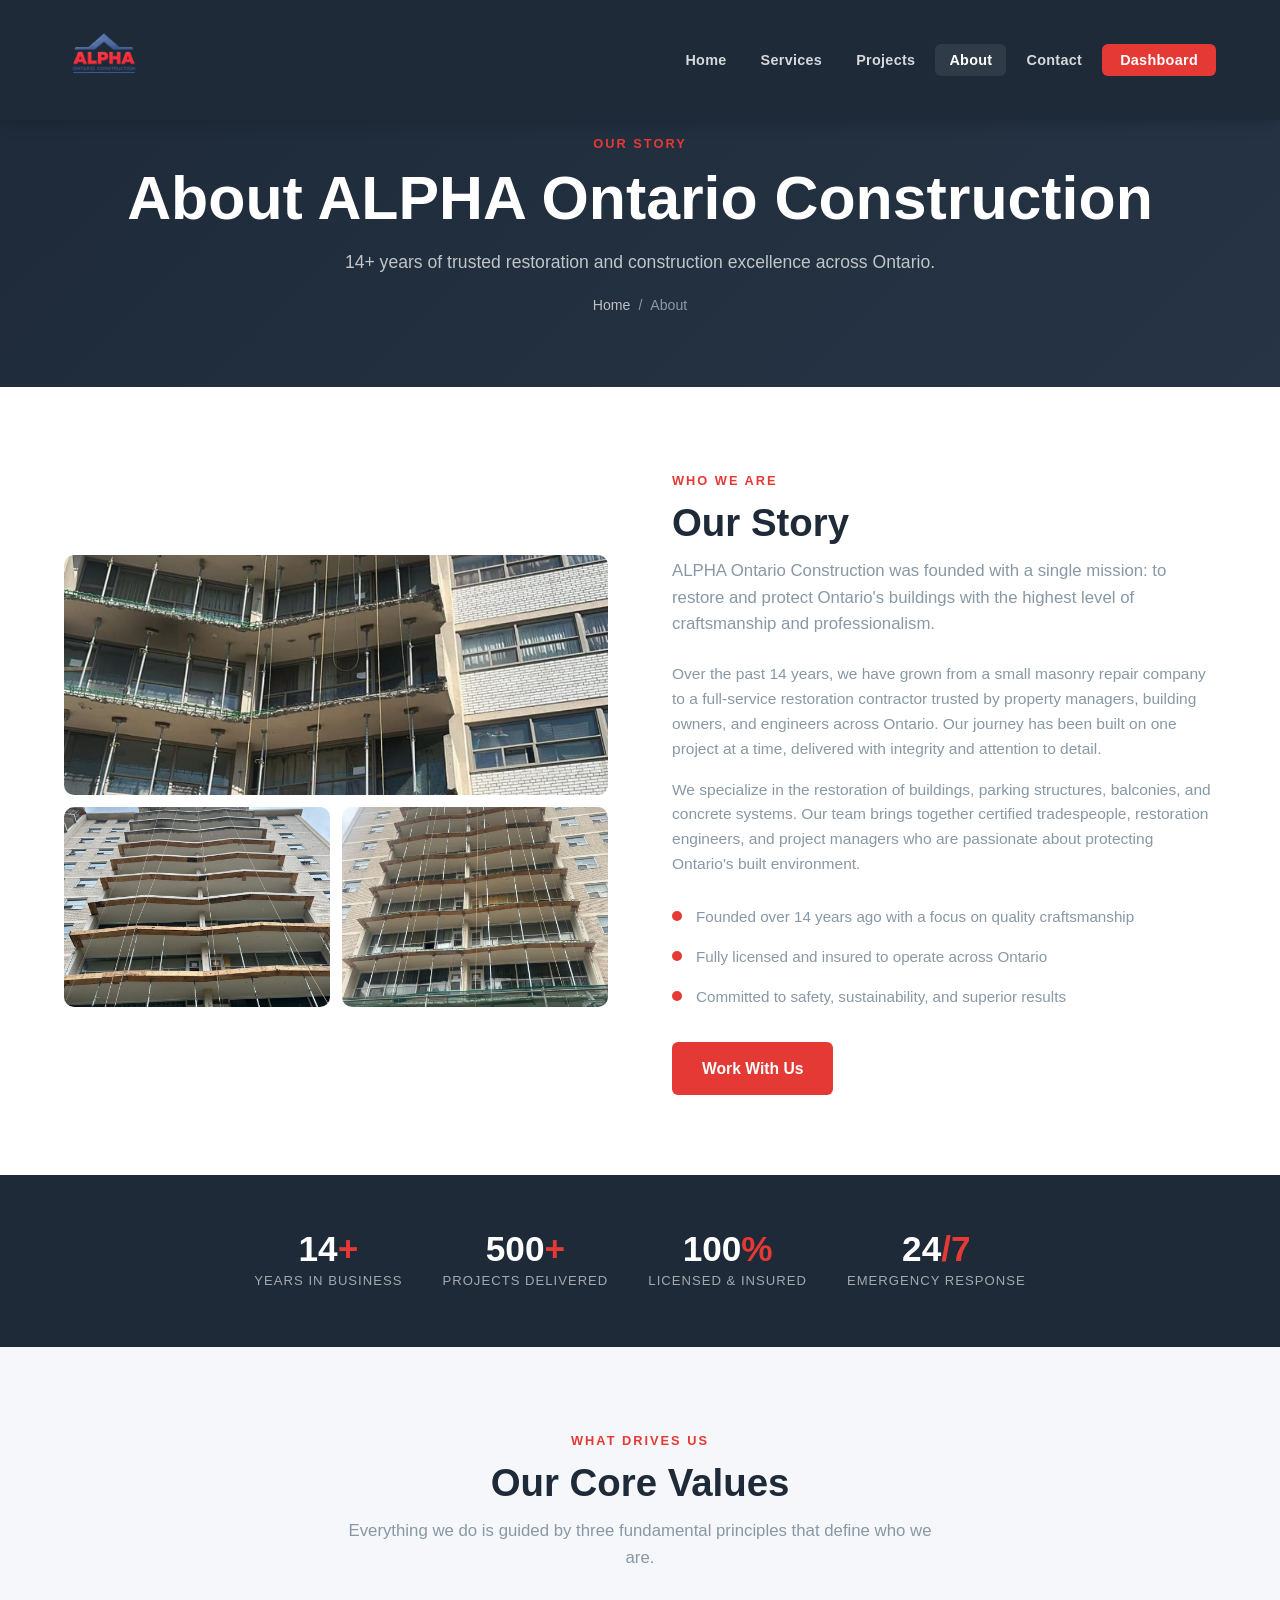
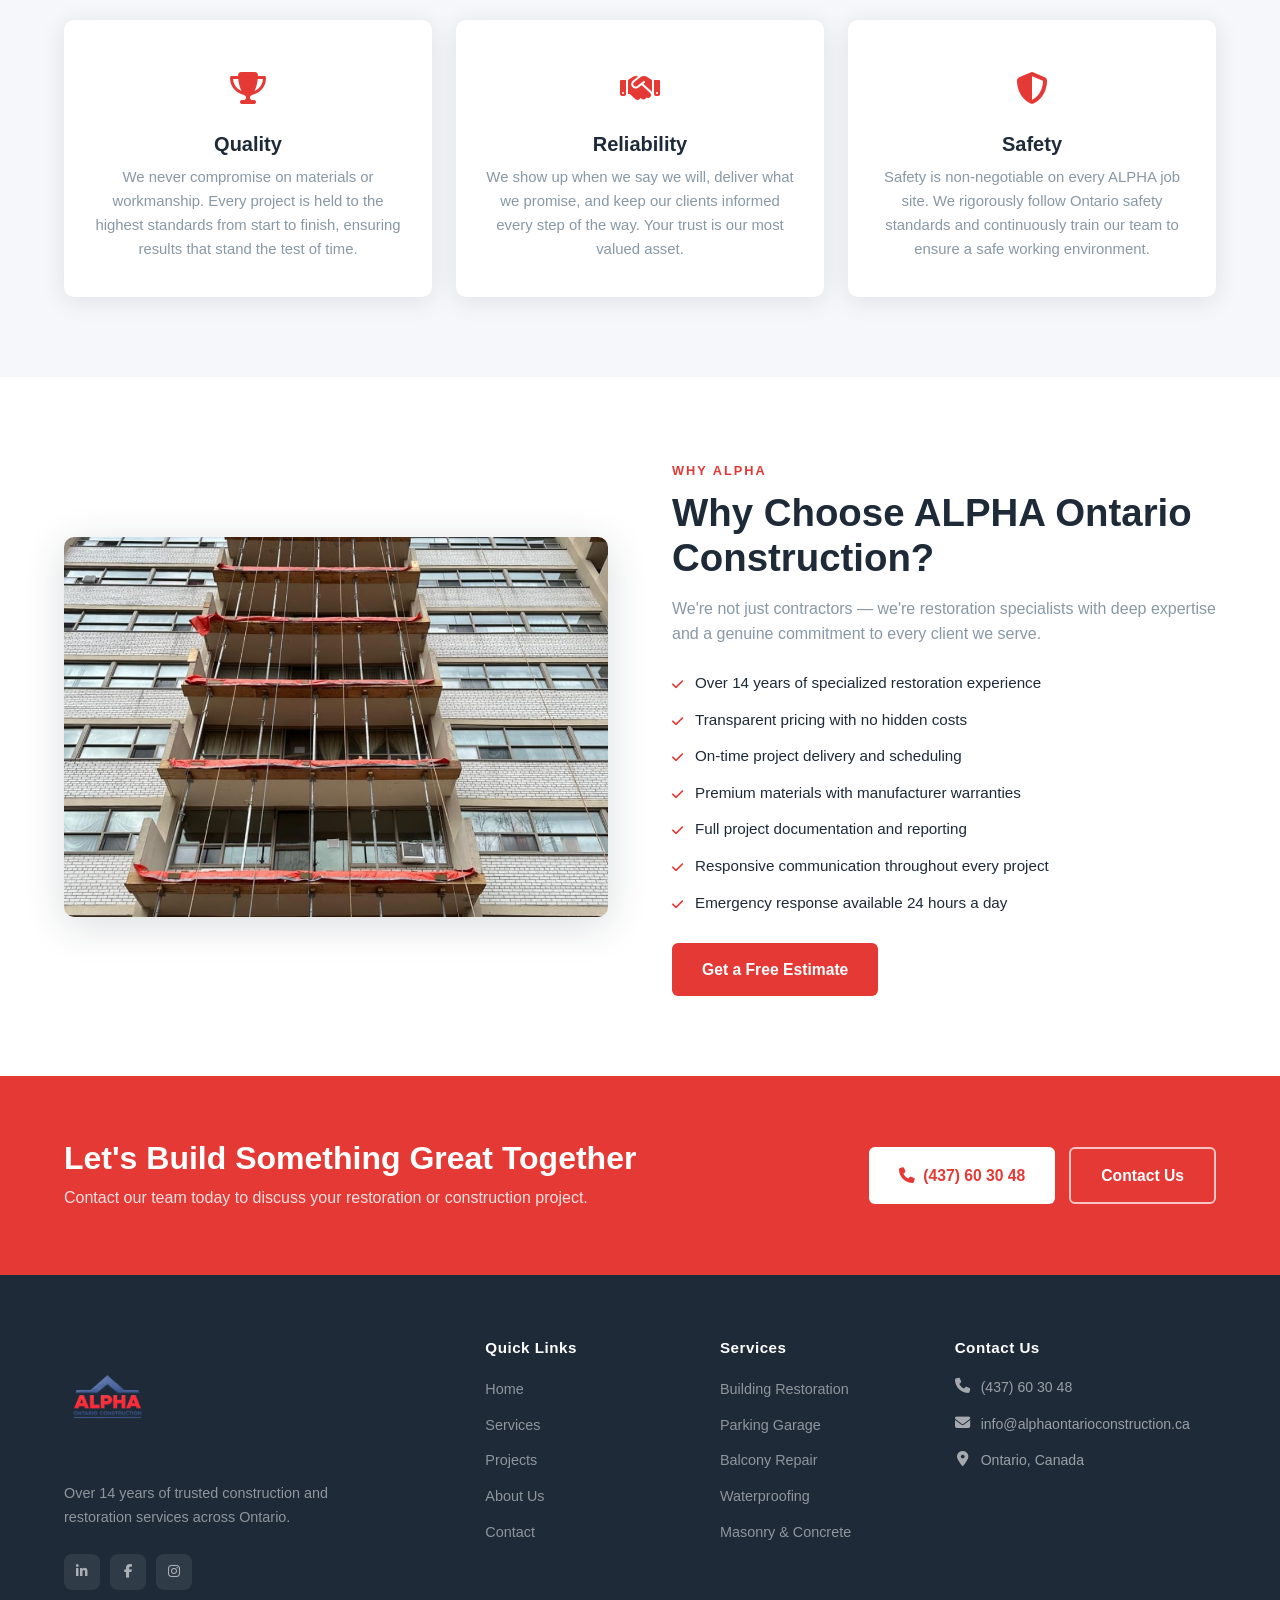
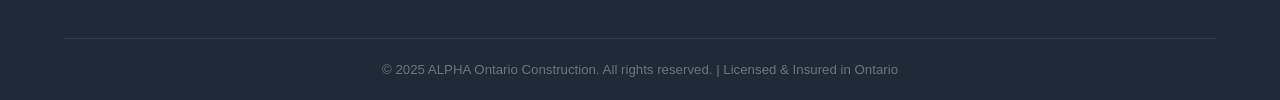
==== about.html @ 58de937a "Add files via upload" ====
<!DOCTYPE html>
<html lang="en">
<head>
  <meta charset="UTF-8" />
  <meta name="viewport" content="width=device-width, initial-scale=1.0" />
  <title>About Us – ALPHA Ontario Construction</title>
  <meta name="description" content="Learn about ALPHA Ontario Construction – over 14 years of experience in building restoration, masonry, concrete repair and waterproofing across Ontario." />
  <link rel="stylesheet" href="https://cdnjs.cloudflare.com/ajax/libs/font-awesome/6.5.1/css/all.min.css" />
  <link rel="stylesheet" href="css/style.css" />
</head>
<body>

<!-- NAVBAR -->
<nav class="navbar">
  <div class="nav-inner">
    <a href="index.html" class="nav-logo">
      <img src="images/alphalogo.png" alt="ALPHA Ontario Construction" class="logo-img" />
    </a>
    <ul class="nav-links">
      <li><a href="index.html">Home</a></li>
      <li><a href="services.html">Services</a></li>
      <li><a href="projects.html">Projects</a></li>
      <li><a href="about.html" class="active">About</a></li>
      <li><a href="contact.html">Contact</a></li>
      <li><a href="dashboard.html" class="nav-cta">Dashboard</a></li>
    </ul>
    <button class="hamburger" aria-label="Menu">
      <span></span><span></span><span></span>
    </button>
  </div>
</nav>

<!-- PAGE HERO -->
<div class="page-hero">
  <div class="container">
    <span class="section-label">Our Story</span>
    <h1>About ALPHA Ontario Construction</h1>
    <p>14+ years of trusted restoration and construction excellence across Ontario.</p>
    <div class="breadcrumb">
      <a href="index.html">Home</a> <span>/</span> <span>About</span>
    </div>
  </div>
</div>

<!-- COMPANY STORY -->
<section>
  <div class="container">
    <div class="about-grid">
      <div class="about-img-grid">
        <img src="images/img22.jpg" alt="ALPHA Ontario team at work" loading="lazy" />
        <img src="images/img24.jpg" alt="Construction project" loading="lazy" />
        <img src="images/img25.jpg" alt="Restoration work" loading="lazy" />
      </div>
      <div class="about-text">
        <span class="section-label">Who We Are</span>
        <h2 class="section-title">Our Story</h2>
        <p class="section-sub">ALPHA Ontario Construction was founded with a single mission: to restore and protect Ontario's buildings with the highest level of craftsmanship and professionalism.</p>
        <p style="color:var(--gray);margin-bottom:16px;font-size:0.97rem;">Over the past 14 years, we have grown from a small masonry repair company to a full-service restoration contractor trusted by property managers, building owners, and engineers across Ontario. Our journey has been built on one project at a time, delivered with integrity and attention to detail.</p>
        <p style="color:var(--gray);margin-bottom:24px;font-size:0.97rem;">We specialize in the restoration of buildings, parking structures, balconies, and concrete systems. Our team brings together certified tradespeople, restoration engineers, and project managers who are passionate about protecting Ontario's built environment.</p>
        <div class="about-features">
          <div class="feature-item">
            <div class="feature-dot"></div>
            <p>Founded over 14 years ago with a focus on quality craftsmanship</p>
          </div>
          <div class="feature-item">
            <div class="feature-dot"></div>
            <p>Fully licensed and insured to operate across Ontario</p>
          </div>
          <div class="feature-item">
            <div class="feature-dot"></div>
            <p>Committed to safety, sustainability, and superior results</p>
          </div>
        </div>
        <a href="contact.html" class="btn btn-primary">Work With Us</a>
      </div>
    </div>
  </div>
</section>

<!-- STATS BAR -->
<section style="background:var(--navy);padding:56px 0;">
  <div class="container">
    <div class="hero-stats" style="justify-content:center;border-top:none;margin-top:0;padding-top:0;">
      <div class="stat-item" style="text-align:center;">
        <div class="stat-num">14<span>+</span></div>
        <div class="stat-label">Years in Business</div>
      </div>
      <div class="stat-item" style="text-align:center;">
        <div class="stat-num">500<span>+</span></div>
        <div class="stat-label">Projects Delivered</div>
      </div>
      <div class="stat-item" style="text-align:center;">
        <div class="stat-num">100<span>%</span></div>
        <div class="stat-label">Licensed &amp; Insured</div>
      </div>
      <div class="stat-item" style="text-align:center;">
        <div class="stat-num">24<span>/7</span></div>
        <div class="stat-label">Emergency Response</div>
      </div>
    </div>
  </div>
</section>

<!-- VALUES -->
<section style="background:var(--light-gray);">
  <div class="container">
    <div class="center">
      <span class="section-label">What Drives Us</span>
      <h2 class="section-title">Our Core Values</h2>
      <p class="section-sub">Everything we do is guided by three fundamental principles that define who we are.</p>
    </div>
    <div class="values-grid">
      <div class="value-card">
        <div class="value-icon"><i class="fa-solid fa-trophy"></i></div>
        <h3>Quality</h3>
        <p>We never compromise on materials or workmanship. Every project is held to the highest standards from start to finish, ensuring results that stand the test of time.</p>
      </div>
      <div class="value-card">
        <div class="value-icon"><i class="fa-solid fa-handshake"></i></div>
        <h3>Reliability</h3>
        <p>We show up when we say we will, deliver what we promise, and keep our clients informed every step of the way. Your trust is our most valued asset.</p>
      </div>
      <div class="value-card">
        <div class="value-icon"><i class="fa-solid fa-shield-halved"></i></div>
        <h3>Safety</h3>
        <p>Safety is non-negotiable on every ALPHA job site. We rigorously follow Ontario safety standards and continuously train our team to ensure a safe working environment.</p>
      </div>
    </div>
  </div>
</section>

<!-- WHY CHOOSE US -->
<section>
  <div class="container">
    <div class="service-detail-grid">
      <div class="service-detail-img">
        <img src="images/img26.jpg" alt="ALPHA Ontario team" loading="lazy" />
      </div>
      <div class="service-detail-content">
        <span class="section-label">Why ALPHA</span>
        <h2 class="section-title">Why Choose ALPHA Ontario Construction?</h2>
        <p style="color:var(--gray);margin-bottom:24px;">We're not just contractors — we're restoration specialists with deep expertise and a genuine commitment to every client we serve.</p>
        <ul class="service-bullets">
          <li class="service-bullet"><span class="bullet-icon"><i class="fa-solid fa-check"></i></span><span>Over 14 years of specialized restoration experience</span></li>
          <li class="service-bullet"><span class="bullet-icon"><i class="fa-solid fa-check"></i></span><span>Transparent pricing with no hidden costs</span></li>
          <li class="service-bullet"><span class="bullet-icon"><i class="fa-solid fa-check"></i></span><span>On-time project delivery and scheduling</span></li>
          <li class="service-bullet"><span class="bullet-icon"><i class="fa-solid fa-check"></i></span><span>Premium materials with manufacturer warranties</span></li>
          <li class="service-bullet"><span class="bullet-icon"><i class="fa-solid fa-check"></i></span><span>Full project documentation and reporting</span></li>
          <li class="service-bullet"><span class="bullet-icon"><i class="fa-solid fa-check"></i></span><span>Responsive communication throughout every project</span></li>
          <li class="service-bullet"><span class="bullet-icon"><i class="fa-solid fa-check"></i></span><span>Emergency response available 24 hours a day</span></li>
        </ul>
        <div style="margin-top:28px;">
          <a href="contact.html" class="btn btn-primary">Get a Free Estimate</a>
        </div>
      </div>
    </div>
  </div>
</section>

<!-- CTA BANNER -->
<section class="cta-banner">
  <div class="container">
    <div class="cta-inner">
      <div class="cta-text">
        <h2>Let's Build Something Great Together</h2>
        <p>Contact our team today to discuss your restoration or construction project.</p>
      </div>
      <div class="cta-btns">
        <a href="tel:4376030480" class="btn btn-white"><i class="fa-solid fa-phone"></i> (437) 60 30 48</a>
        <a href="contact.html" class="btn btn-ghost">Contact Us</a>
      </div>
    </div>
  </div>
</section>

<!-- FOOTER -->
<footer class="footer">
  <div class="container">
    <div class="footer-grid">
      <div class="footer-brand">
        <div class="nav-logo footer-brand-logo">
          <img src="images/alphalogo.png" alt="ALPHA Ontario Construction" class="logo-img" />
        </div>
        <p class="footer-tagline">Over 14 years of trusted construction and restoration services across Ontario.</p>
        <div class="footer-socials">
          <a href="#" class="social-btn"><i class="fa-brands fa-linkedin-in"></i></a>
          <a href="#" class="social-btn"><i class="fa-brands fa-facebook-f"></i></a>
          <a href="#" class="social-btn"><i class="fa-brands fa-instagram"></i></a>
        </div>
      </div>
      <div class="footer-col">
        <h4>Quick Links</h4>
        <ul class="footer-links">
          <li><a href="index.html">Home</a></li>
          <li><a href="services.html">Services</a></li>
          <li><a href="projects.html">Projects</a></li>
          <li><a href="about.html">About Us</a></li>
          <li><a href="contact.html">Contact</a></li>
        </ul>
      </div>
      <div class="footer-col">
        <h4>Services</h4>
        <ul class="footer-links">
          <li><a href="services.html">Building Restoration</a></li>
          <li><a href="services.html">Parking Garage</a></li>
          <li><a href="services.html">Balcony Repair</a></li>
          <li><a href="services.html">Waterproofing</a></li>
          <li><a href="services.html">Masonry &amp; Concrete</a></li>
        </ul>
      </div>
      <div class="footer-col">
        <h4>Contact Us</h4>
        <div class="footer-contact-list">
          <div class="footer-contact-item">
            <i class="fa-solid fa-phone"></i>
            <a href="tel:4376030480" style="color:rgba(255,255,255,0.55);">(437) 60 30 48</a>
          </div>
          <div class="footer-contact-item">
            <i class="fa-solid fa-envelope"></i>
            <a href="mailto:info@alphaontarioconstruction.ca" style="color:rgba(255,255,255,0.55);">info@alphaontarioconstruction.ca</a>
          </div>
          <div class="footer-contact-item">
            <i class="fa-solid fa-location-dot"></i>
            <span>Ontario, Canada</span>
          </div>
        </div>
      </div>
    </div>
    <div class="footer-bottom">
      <p>© 2025 ALPHA Ontario Construction. All rights reserved. | Licensed &amp; Insured in Ontario</p>
    </div>
  </div>
</footer>

<a href="tel:4376030480" class="mobile-call-btn" aria-label="Call Now"><i class="fa-solid fa-phone"></i></a>
<script src="js/main.js"></script>
</body>
</html>
---- css/style.css ----
/* ========================================
   ALPHA Ontario Construction - Main CSS
   ======================================== */

:root {
  --red: #E53935;
  --red-dark: #C62828;
  --navy: #1E2A38;
  --navy-light: #263445;
  --white: #FFFFFF;
  --light-gray: #F5F7FA;
  --gray: #8898A4;
  --text: #1E2A38;
  --shadow: 0 4px 24px rgba(30,42,56,0.10);
  --shadow-lg: 0 8px 40px rgba(30,42,56,0.16);
  --radius: 10px;
  --transition: all 0.3s ease;
}

* { margin: 0; padding: 0; box-sizing: border-box; }

html { scroll-behavior: smooth; }

body {
  font-family: 'Segoe UI', Arial, sans-serif;
  color: var(--text);
  background: var(--white);
  line-height: 1.6;
}

a { text-decoration: none; color: inherit; }

ul { list-style: none; }

img { max-width: 100%; display: block; }

/* ---- TYPOGRAPHY ---- */
h1, h2, h3, h4 { font-weight: 800; line-height: 1.15; }
h1 { font-size: clamp(2.2rem, 5vw, 3.8rem); }
h2 { font-size: clamp(1.7rem, 3vw, 2.6rem); }
h3 { font-size: 1.25rem; }

.section-label {
  display: inline-block;
  color: var(--red);
  font-size: 0.8rem;
  font-weight: 700;
  letter-spacing: 2px;
  text-transform: uppercase;
  margin-bottom: 0.6rem;
}

.section-title {
  color: var(--navy);
  margin-bottom: 0.8rem;
}

.section-sub {
  color: var(--gray);
  font-size: 1.05rem;
  max-width: 600px;
}

/* ---- LAYOUT ---- */
.container {
  max-width: 1200px;
  margin: 0 auto;
  padding: 0 24px;
}

section { padding: 80px 0; }

.center { text-align: center; }
.center .section-sub { margin: 0 auto; }

/* ---- BUTTONS ---- */
.btn {
  display: inline-flex;
  align-items: center;
  gap: 8px;
  padding: 14px 30px;
  border-radius: 6px;
  font-size: 0.98rem;
  font-weight: 700;
  cursor: pointer;
  border: none;
  transition: var(--transition);
  text-align: center;
}

.btn-primary {
  background: var(--red);
  color: var(--white);
}
.btn-primary:hover {
  background: var(--red-dark);
  transform: translateY(-2px);
  box-shadow: 0 6px 20px rgba(229,57,53,0.35);
}

.btn-outline {
  background: transparent;
  color: var(--white);
  border: 2px solid rgba(255,255,255,0.7);
}
.btn-outline:hover {
  background: rgba(255,255,255,0.12);
  border-color: var(--white);
  transform: translateY(-2px);
}

.btn-navy {
  background: var(--navy);
  color: var(--white);
}
.btn-navy:hover {
  background: var(--navy-light);
  transform: translateY(-2px);
  box-shadow: var(--shadow);
}

/* ---- NAVBAR ---- */
.navbar {
  position: fixed;
  top: 0; left: 0; right: 0;
  z-index: 1000;
  background: var(--navy);
  box-shadow: 0 2px 16px rgba(0,0,0,0.18);
  transition: var(--transition);
}

.navbar.scrolled {
  background: rgba(30,42,56,0.97);
  backdrop-filter: blur(8px);
}

.nav-inner {
  display: flex;
  align-items: center;
  justify-content: space-between;
  height: 120px;
  max-width: 1200px;
  margin: 0 auto;
  padding: 0 24px;
}

.nav-logo {
  display: flex;
  align-items: center;
  gap: 12px;
}

.logo-img {
  height: 120px;
  width: auto;
  display: block;
  mix-blend-mode: screen;
  filter: brightness(1.15) contrast(1.05);
}

.footer-brand .logo-img {
  height: 130px;
}

.invoice-logo .logo-img {
  height: 110px;
}

.nav-links {
  display: flex;
  align-items: center;
  gap: 6px;
}

.nav-links a {
  color: rgba(255,255,255,0.82);
  font-size: 0.9rem;
  font-weight: 600;
  padding: 8px 14px;
  border-radius: 6px;
  transition: var(--transition);
  letter-spacing: 0.3px;
}

.nav-links a:hover,
.nav-links a.active {
  color: var(--white);
  background: rgba(255,255,255,0.08);
}

.nav-cta {
  background: var(--red) !important;
  color: var(--white) !important;
  padding: 8px 18px !important;
}
.nav-cta:hover {
  background: var(--red-dark) !important;
}

.nav-phone {
  color: rgba(255,255,255,0.7);
  font-size: 0.85rem;
  font-weight: 600;
}

.hamburger {
  display: none;
  flex-direction: column;
  gap: 5px;
  background: none;
  border: none;
  cursor: pointer;
  padding: 6px;
}
.hamburger span {
  width: 24px;
  height: 2.5px;
  background: white;
  border-radius: 2px;
  transition: var(--transition);
  display: block;
}

/* ---- HERO ---- */
.hero {
  min-height: 100vh;
  background: linear-gradient(135deg, rgba(30,42,56,0.88) 0%, rgba(30,42,56,0.72) 100%),
              url('../images/hero-bg.jpg') center/cover no-repeat;
  display: flex;
  align-items: center;
  padding-top: 120px;
}

.hero-content {
  max-width: 700px;
}

.hero-badge {
  display: inline-flex;
  align-items: center;
  gap: 8px;
  background: rgba(229,57,53,0.18);
  border: 1px solid rgba(229,57,53,0.4);
  color: #FF8A80;
  font-size: 0.78rem;
  font-weight: 700;
  letter-spacing: 1.5px;
  text-transform: uppercase;
  padding: 6px 14px;
  border-radius: 30px;
  margin-bottom: 24px;
}

.hero h1 {
  color: var(--white);
  margin-bottom: 20px;
}

.hero h1 span { color: var(--red); }

.hero-sub {
  color: rgba(255,255,255,0.8);
  font-size: 1.12rem;
  margin-bottom: 36px;
  max-width: 560px;
}

.hero-btns {
  display: flex;
  gap: 14px;
  flex-wrap: wrap;
}

.hero-stats {
  display: flex;
  gap: 40px;
  margin-top: 56px;
  padding-top: 40px;
  border-top: 1px solid rgba(255,255,255,0.15);
  flex-wrap: wrap;
}

.stat-item { text-align: left; }
.stat-num {
  font-size: 2.2rem;
  font-weight: 900;
  color: var(--white);
  line-height: 1;
}
.stat-num span { color: var(--red); }
.stat-label {
  font-size: 0.82rem;
  color: rgba(255,255,255,0.6);
  text-transform: uppercase;
  letter-spacing: 1px;
  margin-top: 4px;
}

/* ---- SERVICES PREVIEW ---- */
.services-preview { background: var(--light-gray); }

.services-grid {
  display: grid;
  grid-template-columns: repeat(auto-fit, minmax(260px, 1fr));
  gap: 24px;
  margin-top: 48px;
}

.service-card {
  background: var(--white);
  border-radius: var(--radius);
  padding: 32px 28px;
  box-shadow: var(--shadow);
  transition: var(--transition);
  border-top: 4px solid transparent;
  position: relative;
  overflow: hidden;
}

.service-card::before {
  content: '';
  position: absolute;
  top: 0; left: 0; right: 0;
  height: 4px;
  background: var(--red);
  transform: scaleX(0);
  transform-origin: left;
  transition: var(--transition);
}

.service-card:hover {
  transform: translateY(-6px);
  box-shadow: var(--shadow-lg);
}

.service-card:hover::before { transform: scaleX(1); }

.service-icon {
  width: 56px;
  height: 56px;
  background: rgba(229,57,53,0.1);
  border-radius: 12px;
  display: flex;
  align-items: center;
  justify-content: center;
  font-size: 1.6rem;
  margin-bottom: 20px;
}

.service-card h3 {
  color: var(--navy);
  margin-bottom: 10px;
}

.service-card p {
  color: var(--gray);
  font-size: 0.93rem;
  line-height: 1.65;
}

.service-link {
  display: inline-flex;
  align-items: center;
  gap: 6px;
  color: var(--red);
  font-size: 0.9rem;
  font-weight: 700;
  margin-top: 18px;
  transition: var(--transition);
}
.service-link:hover { gap: 10px; }

/* ---- ABOUT SECTION ---- */
.about-grid {
  display: grid;
  grid-template-columns: 1fr 1fr;
  gap: 64px;
  align-items: center;
}

.about-img-grid {
  display: grid;
  grid-template-columns: 1fr 1fr;
  gap: 12px;
}

.about-img-grid img {
  border-radius: var(--radius);
  width: 100%;
  height: 200px;
  object-fit: cover;
}

.about-img-grid img:first-child {
  grid-column: 1 / -1;
  height: 240px;
}

.about-text .section-sub { margin-bottom: 24px; }

.about-features {
  display: flex;
  flex-direction: column;
  gap: 16px;
  margin: 28px 0 32px;
}

.feature-item {
  display: flex;
  align-items: flex-start;
  gap: 14px;
}

.feature-dot {
  width: 10px;
  height: 10px;
  background: var(--red);
  border-radius: 50%;
  flex-shrink: 0;
  margin-top: 6px;
}

.feature-item p {
  color: var(--gray);
  font-size: 0.95rem;
}

/* ---- GALLERY ---- */
.gallery { background: var(--navy); }
.gallery .section-title { color: var(--white); }
.gallery .section-sub { color: rgba(255,255,255,0.6); }

.gallery-grid {
  display: grid;
  grid-template-columns: repeat(4, 1fr);
  gap: 12px;
  margin-top: 48px;
}

.gallery-item {
  position: relative;
  overflow: hidden;
  border-radius: var(--radius);
  cursor: pointer;
}

.gallery-item:nth-child(1),
.gallery-item:nth-child(5) {
  grid-column: span 2;
}

.gallery-item img {
  width: 100%;
  height: 220px;
  object-fit: cover;
  transition: transform 0.5s ease;
}

.gallery-item:nth-child(1) img,
.gallery-item:nth-child(5) img {
  height: 280px;
}

.gallery-item:hover img { transform: scale(1.07); }

.gallery-overlay {
  position: absolute;
  inset: 0;
  background: rgba(229,57,53,0.7);
  display: flex;
  align-items: center;
  justify-content: center;
  opacity: 0;
  transition: var(--transition);
}

.gallery-item:hover .gallery-overlay { opacity: 1; }

.gallery-overlay span {
  color: white;
  font-size: 2rem;
}

/* ---- CTA BANNER ---- */
.cta-banner {
  background: var(--red);
  padding: 64px 0;
}

.cta-inner {
  display: flex;
  align-items: center;
  justify-content: space-between;
  gap: 24px;
  flex-wrap: wrap;
}

.cta-text h2 { color: var(--white); font-size: 2rem; }
.cta-text p { color: rgba(255,255,255,0.85); margin-top: 8px; }

.cta-btns { display: flex; gap: 14px; flex-wrap: wrap; }

.btn-white {
  background: var(--white);
  color: var(--red);
  font-weight: 800;
}
.btn-white:hover {
  background: var(--light-gray);
  transform: translateY(-2px);
  box-shadow: var(--shadow);
}

.btn-ghost {
  background: transparent;
  color: var(--white);
  border: 2px solid rgba(255,255,255,0.7);
}
.btn-ghost:hover {
  background: rgba(255,255,255,0.12);
  border-color: var(--white);
}

/* ---- PAGE HERO (inner pages) ---- */
.page-hero {
  background: linear-gradient(135deg, var(--navy) 0%, var(--navy-light) 100%);
  padding: 130px 0 70px;
  text-align: center;
}

.page-hero h1 { color: var(--white); margin-bottom: 14px; }
.page-hero p { color: rgba(255,255,255,0.72); font-size: 1.1rem; }

.breadcrumb {
  display: flex;
  align-items: center;
  justify-content: center;
  gap: 8px;
  margin-top: 18px;
  font-size: 0.88rem;
  color: rgba(255,255,255,0.5);
}
.breadcrumb a { color: rgba(255,255,255,0.7); }
.breadcrumb a:hover { color: var(--red); }

/* ---- SERVICES PAGE ---- */
.service-section {
  padding: 80px 0;
  border-bottom: 1px solid #EEF0F4;
}

.service-section:nth-child(even) { background: var(--light-gray); }

.service-detail-grid {
  display: grid;
  grid-template-columns: 1fr 1fr;
  gap: 64px;
  align-items: center;
}

.service-section:nth-child(even) .service-detail-grid { direction: rtl; }
.service-section:nth-child(even) .service-detail-content { direction: ltr; }

.service-detail-img img {
  width: 100%;
  height: 380px;
  object-fit: cover;
  border-radius: var(--radius);
  box-shadow: var(--shadow-lg);
}

.service-detail-content .section-title { margin-bottom: 16px; }
.service-detail-content p {
  color: var(--gray);
  margin-bottom: 24px;
}

.service-bullets {
  display: flex;
  flex-direction: column;
  gap: 12px;
}

.service-bullet {
  display: flex;
  align-items: flex-start;
  gap: 12px;
  font-size: 0.95rem;
  color: var(--text);
}

.bullet-icon {
  color: var(--red);
  font-weight: 900;
  font-size: 1.1rem;
  flex-shrink: 0;
  line-height: 1.4;
}

/* ---- PROJECTS PAGE ---- */
.projects-grid {
  display: grid;
  grid-template-columns: repeat(3, 1fr);
  gap: 20px;
  margin-top: 48px;
}

.project-card {
  border-radius: var(--radius);
  overflow: hidden;
  box-shadow: var(--shadow);
  background: var(--white);
  transition: var(--transition);
}

.project-card:hover {
  transform: translateY(-5px);
  box-shadow: var(--shadow-lg);
}

.project-card img {
  width: 100%;
  height: 220px;
  object-fit: cover;
}

.project-info {
  padding: 18px 20px;
}

.project-tag {
  display: inline-block;
  background: rgba(229,57,53,0.1);
  color: var(--red);
  font-size: 0.75rem;
  font-weight: 700;
  letter-spacing: 1px;
  text-transform: uppercase;
  padding: 4px 10px;
  border-radius: 4px;
  margin-bottom: 8px;
}

.project-info h3 { color: var(--navy); margin-bottom: 6px; }
.project-info p { color: var(--gray); font-size: 0.9rem; }

/* ---- ABOUT PAGE ---- */
.values-grid {
  display: grid;
  grid-template-columns: repeat(3, 1fr);
  gap: 24px;
  margin-top: 48px;
}

.value-card {
  background: var(--white);
  border-radius: var(--radius);
  padding: 36px 28px;
  box-shadow: var(--shadow);
  text-align: center;
  transition: var(--transition);
}

.value-card:hover {
  transform: translateY(-5px);
  box-shadow: var(--shadow-lg);
}

.value-icon {
  font-size: 2.4rem;
  margin-bottom: 16px;
}

.value-card h3 { color: var(--navy); margin-bottom: 10px; }
.value-card p { color: var(--gray); font-size: 0.93rem; }

.team-section { background: var(--light-gray); }

/* ---- CONTACT PAGE ---- */
.contact-grid {
  display: grid;
  grid-template-columns: 1fr 1.6fr;
  gap: 56px;
  align-items: start;
}

.contact-info h3 { color: var(--navy); margin-bottom: 24px; }

.contact-items {
  display: flex;
  flex-direction: column;
  gap: 20px;
}

.contact-item {
  display: flex;
  align-items: flex-start;
  gap: 16px;
}

.contact-icon {
  width: 44px;
  height: 44px;
  background: rgba(229,57,53,0.1);
  border-radius: 10px;
  display: flex;
  align-items: center;
  justify-content: center;
  font-size: 1.2rem;
  flex-shrink: 0;
}

.contact-item h4 { color: var(--navy); font-size: 0.9rem; margin-bottom: 3px; }
.contact-item p, .contact-item a { color: var(--gray); font-size: 0.95rem; }
.contact-item a:hover { color: var(--red); }

/* ---- FORMS ---- */
.form-card {
  background: var(--white);
  border-radius: 14px;
  padding: 40px;
  box-shadow: var(--shadow-lg);
}

.form-card h3 { color: var(--navy); margin-bottom: 28px; font-size: 1.4rem; }

.form-row {
  display: grid;
  grid-template-columns: 1fr 1fr;
  gap: 20px;
}

.form-group {
  display: flex;
  flex-direction: column;
  gap: 7px;
  margin-bottom: 20px;
}

.form-group label {
  font-size: 0.88rem;
  font-weight: 700;
  color: var(--navy);
  letter-spacing: 0.3px;
}

.form-group input,
.form-group textarea,
.form-group select {
  border: 1.5px solid #DDE3EE;
  border-radius: 7px;
  padding: 12px 16px;
  font-size: 0.95rem;
  font-family: inherit;
  color: var(--text);
  background: #FAFBFD;
  transition: var(--transition);
  outline: none;
}

.form-group input:focus,
.form-group textarea:focus,
.form-group select:focus {
  border-color: var(--red);
  background: var(--white);
  box-shadow: 0 0 0 3px rgba(229,57,53,0.1);
}

.form-group textarea { resize: vertical; min-height: 130px; }

.form-submit {
  width: 100%;
  justify-content: center;
  font-size: 1rem;
  padding: 15px;
  border-radius: 8px;
}

/* ---- INVOICE PAGE ---- */
.invoice-wrapper {
  max-width: 780px;
  margin: 0 auto;
}

.invoice-header-bar {
  background: var(--navy);
  color: white;
  border-radius: 12px 12px 0 0;
  padding: 28px 36px;
  display: flex;
  align-items: center;
  justify-content: space-between;
}

.invoice-logo .logo-alpha { font-size: 2.1rem; }
.invoice-logo .logo-sub { font-size: 0.9rem; }

.invoice-title-block { text-align: right; }
.invoice-title-block h2 { font-size: 1.8rem; letter-spacing: 3px; color: rgba(255,255,255,0.9); }
.invoice-title-block p { color: rgba(255,255,255,0.5); font-size: 0.85rem; margin-top: 4px; }

.invoice-body {
  background: var(--white);
  border-radius: 0 0 12px 12px;
  padding: 36px;
  box-shadow: var(--shadow-lg);
}

.invoice-meta {
  display: grid;
  grid-template-columns: 1fr 1fr;
  gap: 24px;
  margin-bottom: 32px;
  padding-bottom: 28px;
  border-bottom: 1.5px solid #EEF0F4;
}

.invoice-meta label {
  font-size: 0.8rem;
  font-weight: 700;
  color: var(--gray);
  text-transform: uppercase;
  letter-spacing: 1px;
  display: block;
  margin-bottom: 6px;
}

.invoice-meta input {
  width: 100%;
  border: 1.5px solid #DDE3EE;
  border-radius: 7px;
  padding: 10px 14px;
  font-size: 0.95rem;
  font-family: inherit;
  outline: none;
  transition: var(--transition);
  background: #FAFBFD;
}

.invoice-meta input:focus {
  border-color: var(--red);
  box-shadow: 0 0 0 3px rgba(229,57,53,0.1);
}

.invoice-table-wrap { overflow-x: auto; margin-bottom: 28px; }

.invoice-table {
  width: 100%;
  border-collapse: collapse;
  font-size: 0.95rem;
}

.invoice-table th {
  background: var(--navy);
  color: white;
  padding: 12px 16px;
  text-align: left;
  font-size: 0.82rem;
  letter-spacing: 0.5px;
}

.invoice-table td {
  padding: 12px 16px;
  border-bottom: 1px solid #EEF0F4;
}

.invoice-table td input {
  width: 100%;
  border: 1px solid #DDE3EE;
  border-radius: 5px;
  padding: 8px 10px;
  font-size: 0.92rem;
  font-family: inherit;
  outline: none;
  transition: var(--transition);
}

.invoice-table td input:focus {
  border-color: var(--red);
  box-shadow: 0 0 0 2px rgba(229,57,53,0.1);
}

.invoice-actions {
  display: flex;
  gap: 12px;
  margin-bottom: 28px;
}

.btn-sm {
  padding: 9px 18px;
  font-size: 0.88rem;
}

.invoice-totals {
  max-width: 340px;
  margin-left: auto;
}

.total-row {
  display: flex;
  justify-content: space-between;
  align-items: center;
  padding: 10px 0;
  border-bottom: 1px solid #EEF0F4;
  font-size: 0.95rem;
}

.total-row:last-child {
  border-bottom: none;
  border-top: 2px solid var(--navy);
  margin-top: 8px;
  padding-top: 14px;
  font-size: 1.15rem;
  font-weight: 800;
  color: var(--navy);
}

.total-label { color: var(--gray); }

.invoice-footer-row {
  display: flex;
  justify-content: space-between;
  align-items: center;
  margin-top: 32px;
  padding-top: 24px;
  border-top: 1px solid #EEF0F4;
  gap: 16px;
  flex-wrap: wrap;
}

.invoice-note {
  font-size: 0.85rem;
  color: var(--gray);
}

.invoice-btns { display: flex; gap: 12px; }

/* ---- FOOTER ---- */
.footer {
  background: var(--navy);
  padding: 64px 0 0;
}

.footer-grid {
  display: grid;
  grid-template-columns: 2fr 1fr 1fr 1.4fr;
  gap: 48px;
  padding-bottom: 48px;
  border-bottom: 1px solid rgba(255,255,255,0.08);
}

.footer-brand .logo-alpha { font-size: 2.1rem; }

.footer-tagline {
  color: rgba(255,255,255,0.5);
  font-size: 0.9rem;
  margin-top: 12px;
  line-height: 1.7;
  max-width: 280px;
}

.footer-socials {
  display: flex;
  gap: 10px;
  margin-top: 24px;
}

.social-btn {
  width: 36px;
  height: 36px;
  background: rgba(255,255,255,0.08);
  border-radius: 8px;
  display: flex;
  align-items: center;
  justify-content: center;
  color: rgba(255,255,255,0.6);
  font-size: 0.9rem;
  transition: var(--transition);
}

.social-btn:hover {
  background: var(--red);
  color: white;
}

.footer-col h4 {
  color: var(--white);
  font-size: 0.95rem;
  font-weight: 700;
  margin-bottom: 20px;
  letter-spacing: 0.5px;
}

.footer-links {
  display: flex;
  flex-direction: column;
  gap: 10px;
}

.footer-links a {
  color: rgba(255,255,255,0.5);
  font-size: 0.9rem;
  transition: var(--transition);
}

.footer-links a:hover {
  color: var(--red);
  padding-left: 4px;
}

.footer-contact-list {
  display: flex;
  flex-direction: column;
  gap: 14px;
}

.footer-contact-item {
  display: flex;
  align-items: flex-start;
  gap: 10px;
  color: rgba(255,255,255,0.55);
  font-size: 0.88rem;
}

.footer-contact-item span:first-child { font-size: 1rem; flex-shrink: 0; margin-top: 1px; }

.footer-bottom {
  padding: 20px 0;
  text-align: center;
  color: rgba(255,255,255,0.35);
  font-size: 0.83rem;
}

/* ---- ICON STYLES ---- */
.service-icon i {
  font-size: 1.5rem;
  color: var(--red);
}

.value-icon i {
  font-size: 2rem;
  color: var(--red);
}

.contact-icon i {
  font-size: 1.1rem;
  color: var(--red);
}

.gallery-overlay i {
  font-size: 1.8rem;
  color: white;
}

.bullet-icon i {
  font-size: 0.8rem;
  color: var(--red);
}

.footer-contact-item i {
  font-size: 0.95rem;
  color: rgba(255,255,255,0.6);
  margin-top: 2px;
  flex-shrink: 0;
  width: 16px;
  text-align: center;
}

.social-btn i {
  font-size: 0.85rem;
}

.hero-badge i {
  color: #FFD54F;
}

/* ---- MOBILE CALL BUTTON ---- */
.mobile-call-btn {
  display: none;
  position: fixed;
  bottom: 24px;
  right: 24px;
  z-index: 999;
  width: 58px;
  height: 58px;
  background: var(--red);
  border-radius: 50%;
  align-items: center;
  justify-content: center;
  box-shadow: 0 4px 20px rgba(229,57,53,0.5);
  font-size: 1.3rem;
  color: white;
  transition: var(--transition);
  animation: pulse 2s infinite;
}

.mobile-call-btn:hover {
  background: var(--red-dark);
  transform: scale(1.1);
}

@keyframes pulse {
  0%, 100% { box-shadow: 0 4px 20px rgba(229,57,53,0.5); }
  50% { box-shadow: 0 4px 30px rgba(229,57,53,0.8); }
}

/* ---- SUCCESS MESSAGE ---- */
.form-success {
  display: none;
  background: rgba(76,175,80,0.1);
  border: 1px solid rgba(76,175,80,0.3);
  color: #2E7D32;
  padding: 16px 20px;
  border-radius: 8px;
  margin-bottom: 20px;
  font-weight: 600;
}

/* ---- LIGHTBOX ---- */
.lightbox {
  display: none;
  position: fixed;
  inset: 0;
  background: rgba(0,0,0,0.9);
  z-index: 9999;
  align-items: center;
  justify-content: center;
}

.lightbox.active { display: flex; }

.lightbox img {
  max-width: 90vw;
  max-height: 90vh;
  border-radius: 8px;
  object-fit: contain;
}

.lightbox-close {
  position: fixed;
  top: 20px;
  right: 28px;
  color: white;
  font-size: 2rem;
  cursor: pointer;
  background: none;
  border: none;
  line-height: 1;
}

/* ---- RESPONSIVE ---- */
@media (max-width: 1024px) {
  .footer-grid { grid-template-columns: 1fr 1fr; }
  .gallery-grid { grid-template-columns: repeat(3, 1fr); }
  .gallery-item:nth-child(1),
  .gallery-item:nth-child(5) { grid-column: span 1; }
  .gallery-item img,
  .gallery-item:nth-child(1) img,
  .gallery-item:nth-child(5) img { height: 200px; }
}

@media (max-width: 768px) {
  section { padding: 56px 0; }

  .nav-links { display: none; flex-direction: column; position: absolute; top: 72px; left: 0; right: 0; background: var(--navy); padding: 16px 24px 24px; gap: 4px; box-shadow: 0 8px 24px rgba(0,0,0,0.2); }
  .nav-links.open { display: flex; }
  .nav-links a { padding: 11px 14px; }
  .hamburger { display: flex; }

  .about-grid,
  .service-detail-grid,
  .contact-grid { grid-template-columns: 1fr; gap: 36px; }
  .service-section:nth-child(even) .service-detail-grid { direction: ltr; }

  .hero-stats { gap: 24px; }
  .footer-grid { grid-template-columns: 1fr; gap: 28px; }
  .projects-grid { grid-template-columns: repeat(2, 1fr); }
  .values-grid { grid-template-columns: 1fr; }
  .gallery-grid { grid-template-columns: repeat(2, 1fr); }
  .form-row { grid-template-columns: 1fr; }
  .cta-inner { flex-direction: column; text-align: center; }
  .mobile-call-btn { display: flex; }

  .invoice-header-bar { flex-direction: column; gap: 16px; text-align: center; }
  .invoice-title-block { text-align: center; }
  .invoice-meta { grid-template-columns: 1fr; }
  .invoice-footer-row { flex-direction: column; align-items: flex-start; }
}

@media (max-width: 480px) {
  .projects-grid { grid-template-columns: 1fr; }
  .gallery-grid { grid-template-columns: 1fr; }
  .hero-btns { flex-direction: column; }
  .invoice-btns { flex-direction: column; width: 100%; }
}
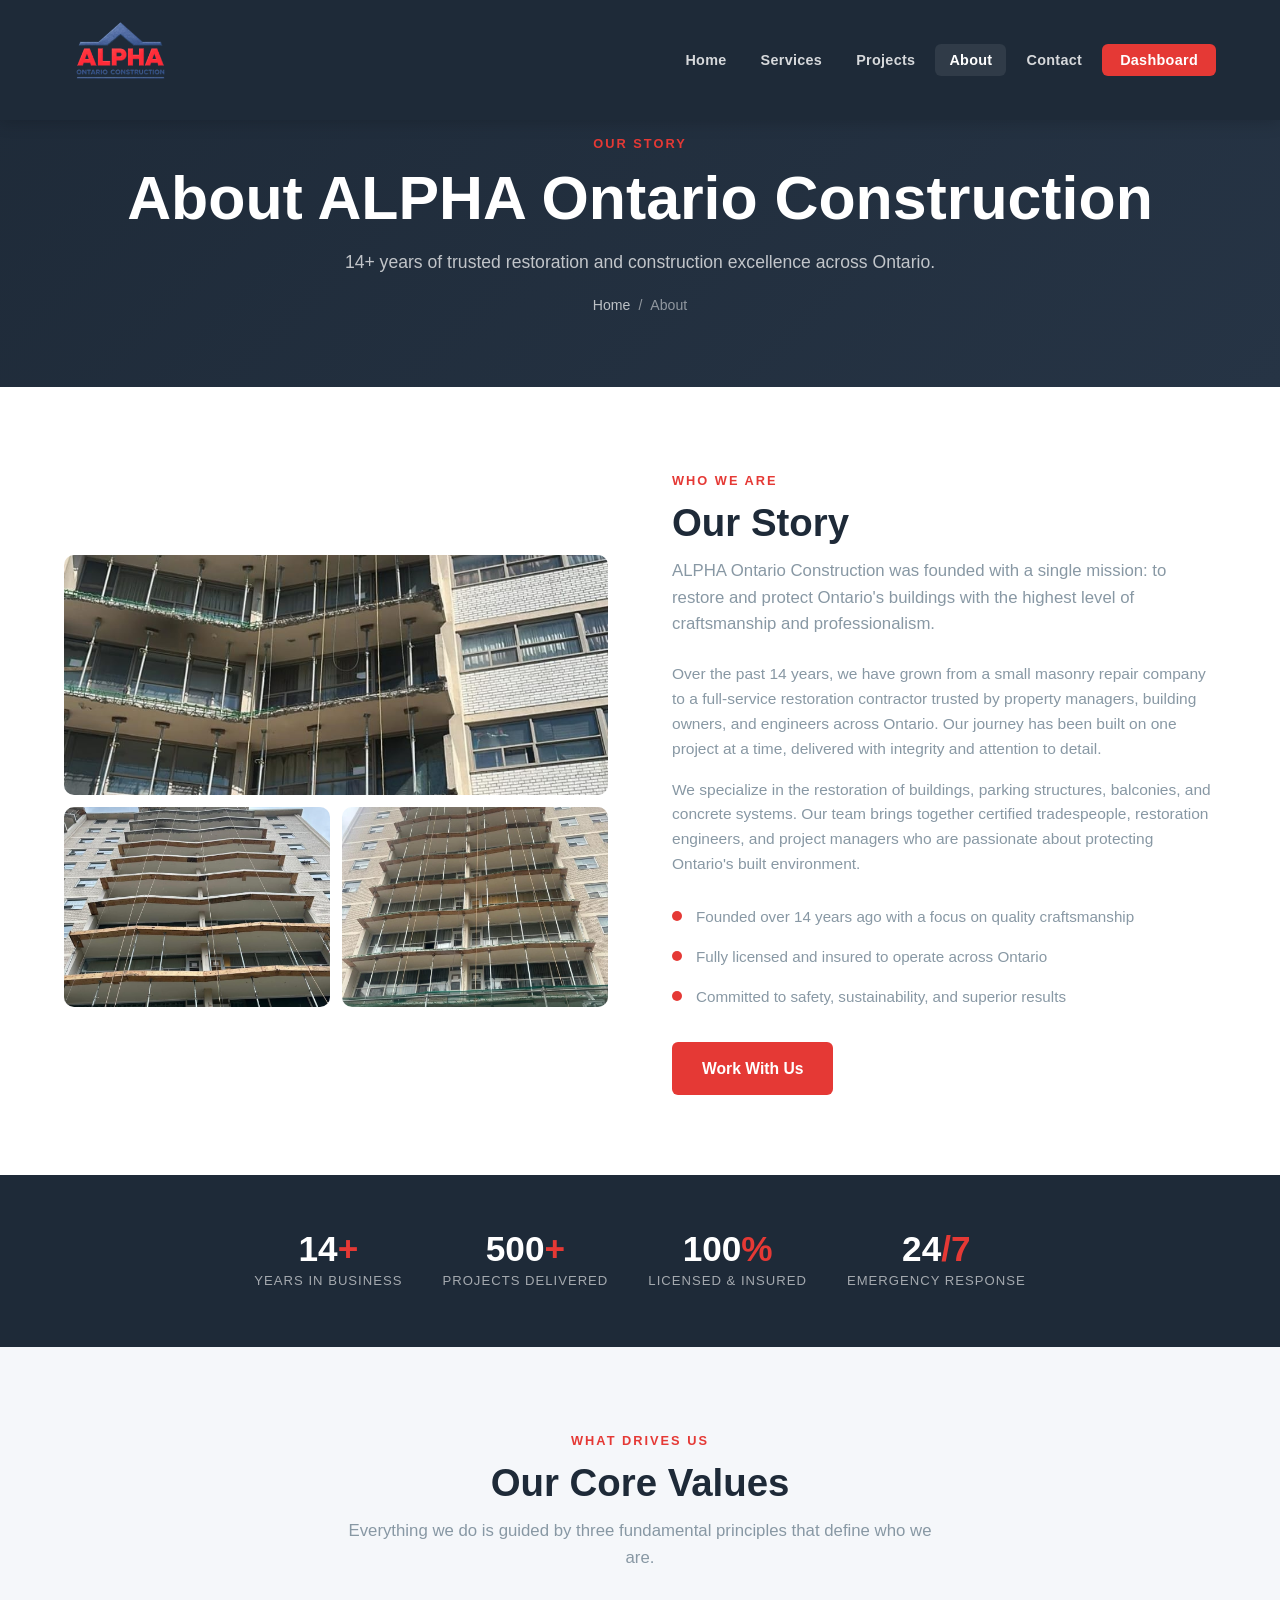
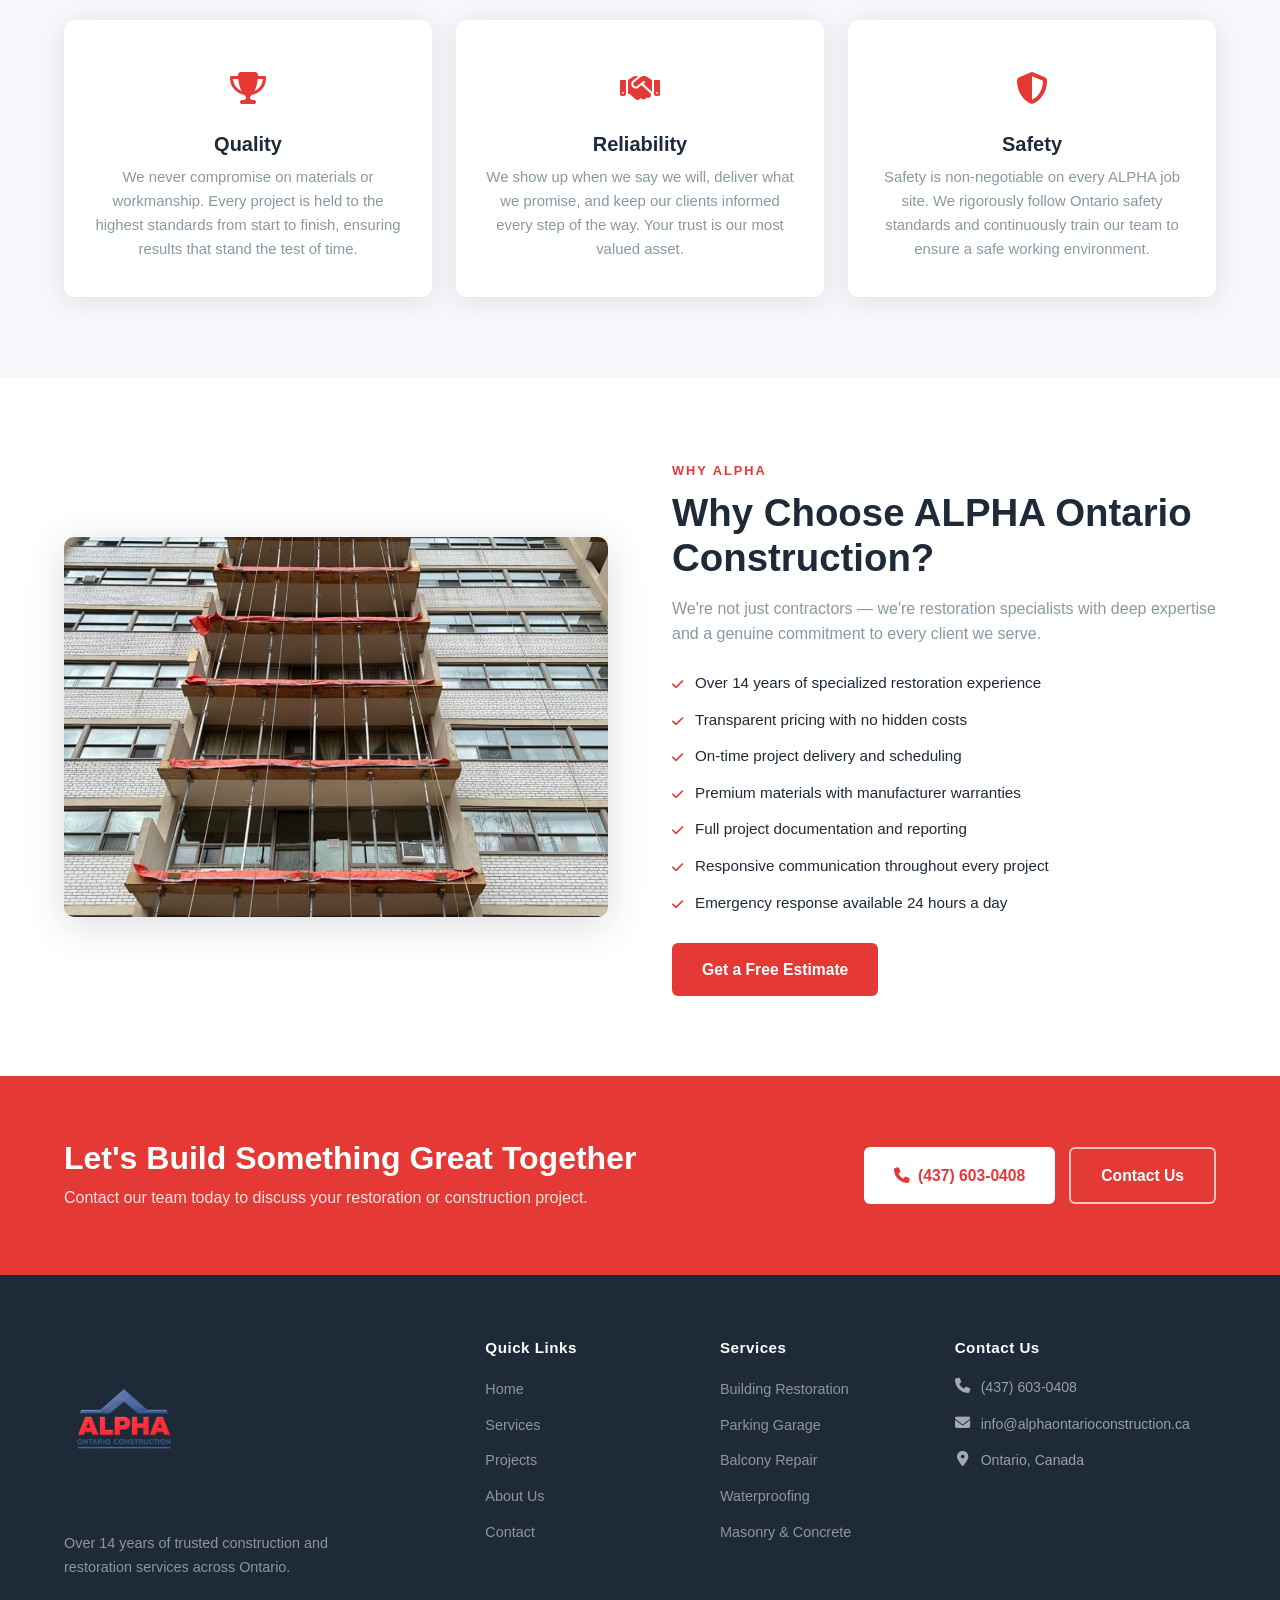
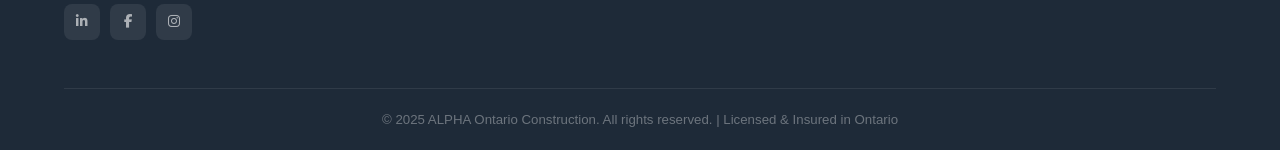
==== commit ce1a2e00: "Add files via upload" ====
--- a/about.html
+++ b/about.html
@@ -166,7 +166,7 @@
         <p>Contact our team today to discuss your restoration or construction project.</p>
       </div>
       <div class="cta-btns">
-        <a href="tel:4376030480" class="btn btn-white"><i class="fa-solid fa-phone"></i> (437) 60 30 48</a>
+        <a href="tel:4376030408" class="btn btn-white"><i class="fa-solid fa-phone"></i> (437) 603-0408</a>
         <a href="contact.html" class="btn btn-ghost">Contact Us</a>
       </div>
     </div>
@@ -213,7 +213,7 @@
         <div class="footer-contact-list">
           <div class="footer-contact-item">
             <i class="fa-solid fa-phone"></i>
-            <a href="tel:4376030480" style="color:rgba(255,255,255,0.55);">(437) 60 30 48</a>
+            <a href="tel:4376030408" style="color:rgba(255,255,255,0.55);">(437) 603-0408</a>
           </div>
           <div class="footer-contact-item">
             <i class="fa-solid fa-envelope"></i>
@@ -232,7 +232,7 @@
   </div>
 </footer>
 
-<a href="tel:4376030480" class="mobile-call-btn" aria-label="Call Now"><i class="fa-solid fa-phone"></i></a>
+<a href="tel:4376030408" class="mobile-call-btn" aria-label="Call Now"><i class="fa-solid fa-phone"></i></a>
 <script src="js/main.js"></script>
 </body>
 </html>
--- a/css/style.css
+++ b/css/style.css
@@ -151,7 +151,7 @@
 }
 
 .logo-img {
-  height: 120px;
+  height: 170px;
   width: auto;
   display: block;
   mix-blend-mode: screen;
@@ -159,7 +159,7 @@
 }
 
 .footer-brand .logo-img {
-  height: 130px;
+  height: 180px;
 }
 
 .invoice-logo .logo-img {
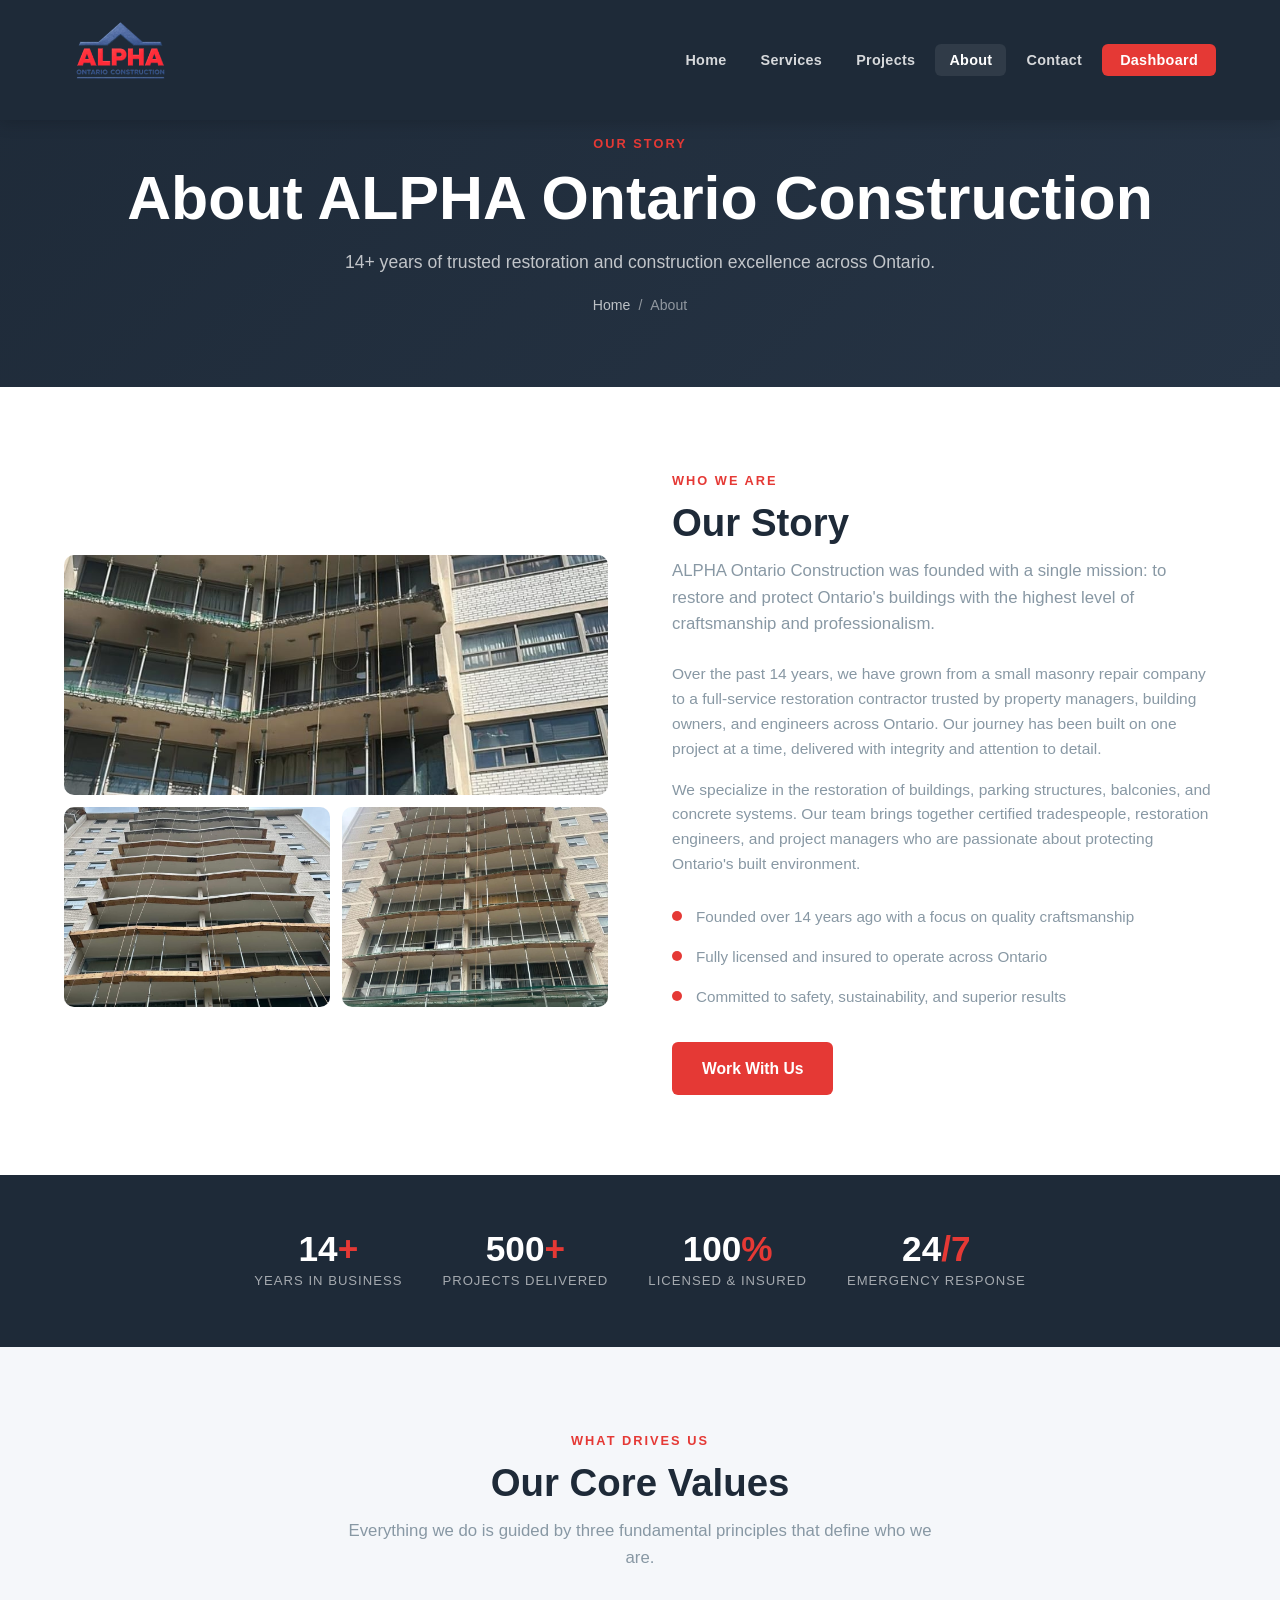
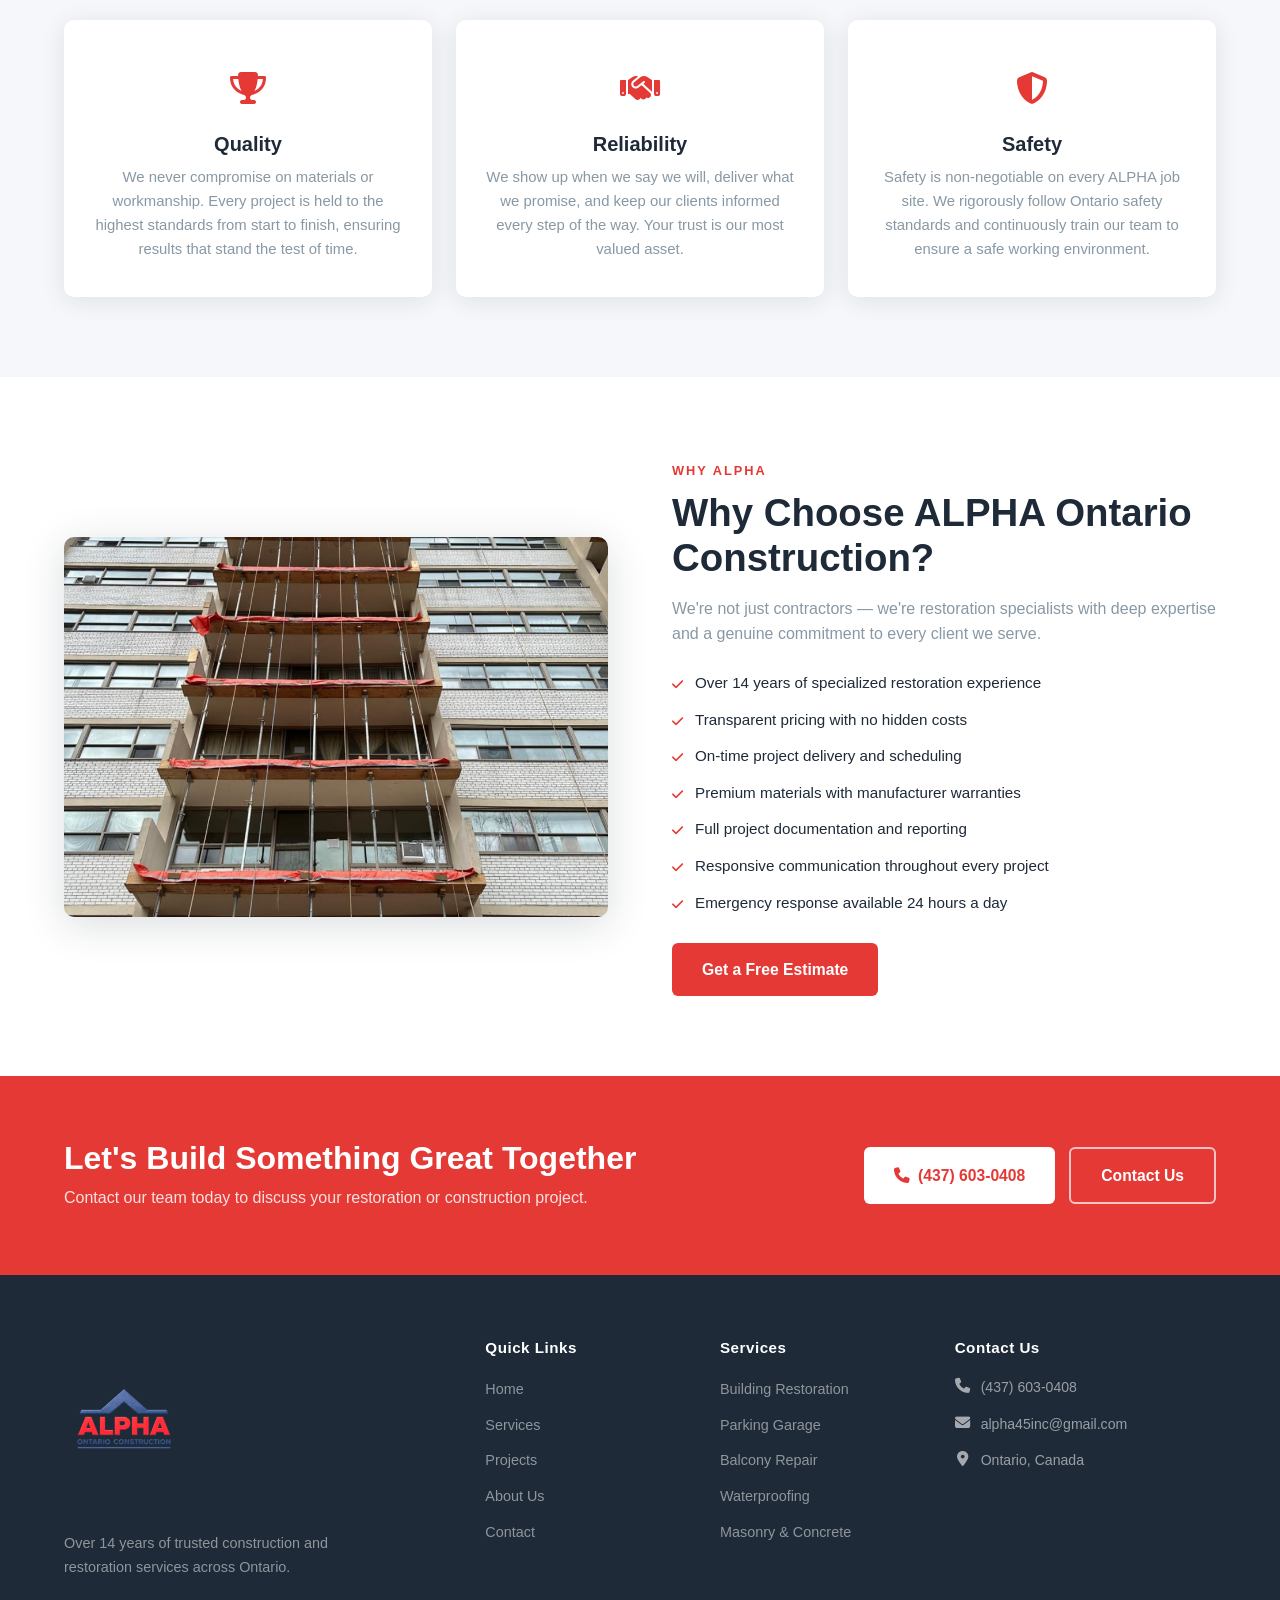
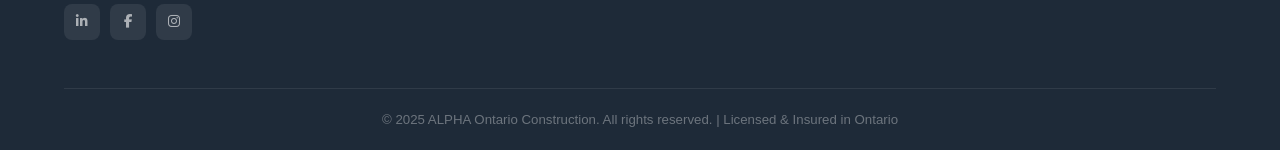
==== commit 5d76df10: "Update about.html" ====
--- a/about.html
+++ b/about.html
@@ -217,7 +217,7 @@
           </div>
           <div class="footer-contact-item">
             <i class="fa-solid fa-envelope"></i>
-            <a href="mailto:info@alphaontarioconstruction.ca" style="color:rgba(255,255,255,0.55);">info@alphaontarioconstruction.ca</a>
+            <a href="mailto:alpha45inc@gmail.com" style="color:rgba(255,255,255,0.55);">alpha45inc@gmail.com</a>
           </div>
           <div class="footer-contact-item">
             <i class="fa-solid fa-location-dot"></i>
